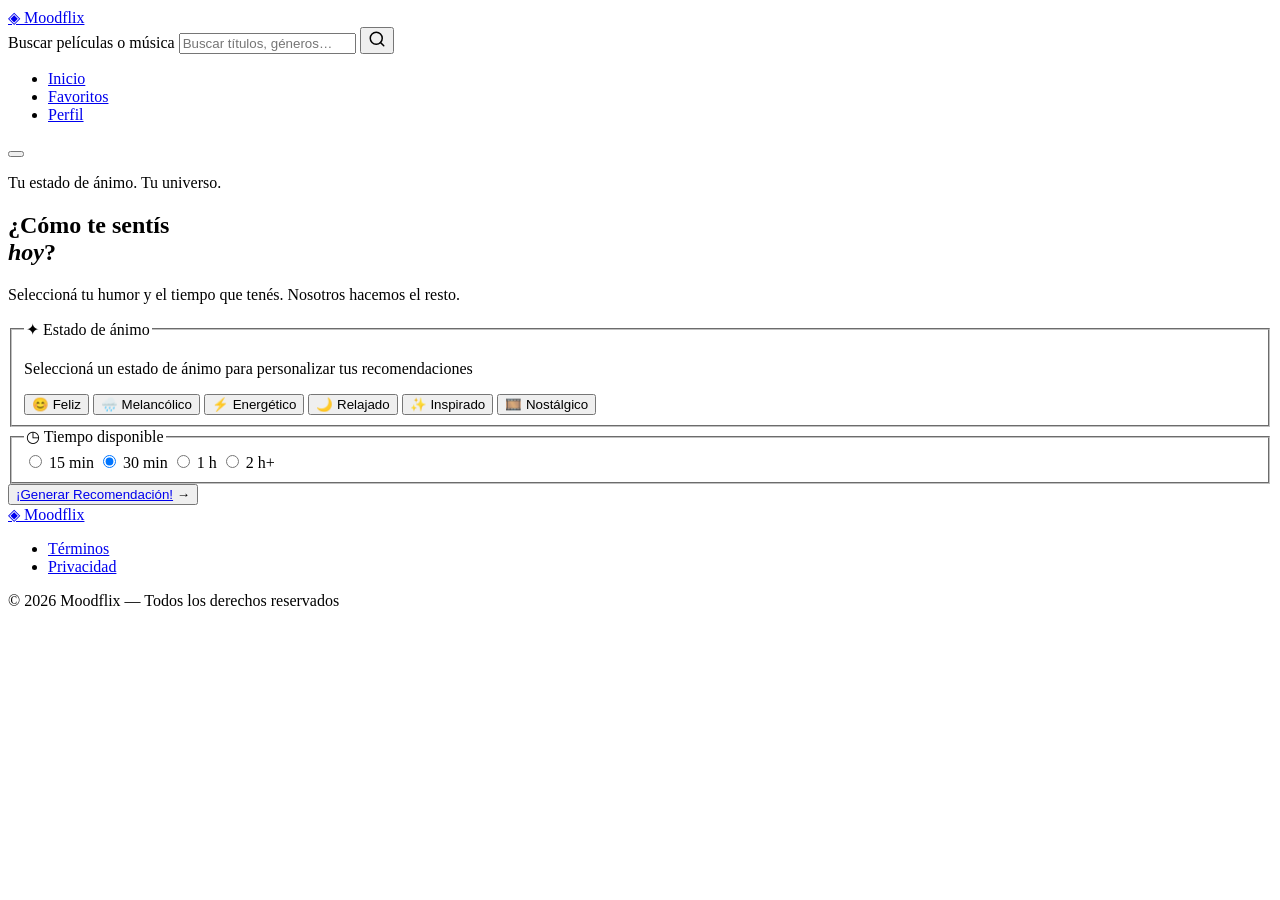
==== index.html @ c919de13 "feat: add index HTML structure" ====
<!DOCTYPE html>
<html lang="en">

<head>
    <meta charset="UTF-8">
    <meta name="viewport" content="width=device-width, initial-scale=1.0">
    <meta name="description"
        content="Moodflix — Descubrí películas y música según tu estado de ánimo y tiempo disponible." />
    <title>Moodflix</title>
    <link rel="stylesheet" href="assets/css/styles.css" />
</head>

<body>
    <!-- nabvar -->
    <header class="navbar" role="banner">
        <div class="navbar__inner">

            <!-- Logo -->
            <a href="/" class="navbar__logo" aria-label="Moodflix — Ir al inicio">
                <span class="logo__icon" aria-hidden="true">◈</span>
                <span class="logo__text">Moodflix</span>
            </a>

            <!-- Buscador -->
            <div class="navbar__search" role="search">
                <label for="search-input" class="sr-only">Buscar películas o música</label>
                <input id="search-input" type="search" class="search__input" placeholder="Buscar títulos, géneros…"
                    aria-label="Buscar películas o música" autocomplete="off" />
                <button class="search__btn" aria-label="Ejecutar búsqueda">
                    <svg aria-hidden="true" width="18" height="18" viewBox="0 0 24 24" fill="none" stroke="currentColor"
                        stroke-width="2" stroke-linecap="round" stroke-linejoin="round">
                        <circle cx="11" cy="11" r="8" />
                        <line x1="21" y1="21" x2="16.65" y2="16.65" />
                    </svg>
                </button>
            </div>

            <!-- Navegación desktop -->
            <nav class="navbar__nav" aria-label="Navegación principal">
                <ul class="nav__list" role="list">
                    <li><a href="/" class="nav__link nav__link--active" aria-current="page">Inicio</a></li>
                    <li><a href="/favorites" class="nav__link">Favoritos</a></li>
                    <li><a href="/perfil" class="nav__link">Perfil</a></li>
                </ul>
            </nav>

            <!-- Botón hamburguesa (mobile) -->
            <button class="navbar__hamburger" id="menu-toggle" aria-controls="mobile-menu" aria-expanded="false"
                aria-label="Abrir menú de navegación">
                <span class="hamburger__bar"></span>
                <span class="hamburger__bar"></span>
                <span class="hamburger__bar"></span>
            </button>

        </div><!-- /.navbar__inner -->

        <!-- Menú mobile desplegable -->
        <nav class="mobile-menu" id="mobile-menu" aria-label="Menú móvil" hidden>
            <ul class="mobile-menu__list" role="list">
                <li><a href="/" class="mobile-menu__link" aria-current="page">Inicio</a></li>
                <li><a href="/favorites" class="mobile-menu__link">Favotitos</a></li>
                <li><a href="/perfil" class="mobile-menu__link">Perfil</a></li>
            </ul>
        </nav>

    </header>

    <!-- main -->
    <main id="main-content">

        <!-- ---- HERO / FILTROS ---- -->
        <section class="hero" aria-labelledby="hero-heading">

            <!-- Fondo decorativo -->
            <div class="hero__bg" aria-hidden="true">
                <div class="hero__orb hero__orb--1"></div>
                <div class="hero__orb hero__orb--2"></div>
                <div class="hero__orb hero__orb--3"></div>
                <div class="hero__grid-lines"></div>
            </div>

            <div class="hero__content">
                <p class="hero__eyebrow">Tu estado de ánimo. Tu universo.</p>
                <h1 id="hero-heading" class="hero__title">
                    ¿Cómo te sentís<br />
                    <em>hoy</em>?
                </h1>
                <p class="hero__subtitle">Seleccioná tu humor y el tiempo que tenés. Nosotros hacemos el resto.</p>

                <!-- Formulario de filtros -->
                <form class="filters" aria-label="Filtros de recomendación" novalidate>

                    <!-- Estado de Ánimo -->
                    <fieldset class="filter-group" aria-describedby="mood-desc">
                        <legend class="filter-group__legend">
                            <span aria-hidden="true">✦</span> Estado de ánimo
                        </legend>
                        <p id="mood-desc" class="sr-only">Seleccioná un estado de ánimo para personalizar tus
                            recomendaciones</p>
                        <div class="mood-grid" role="group" aria-label="Opciones de estado de ánimo">
                            <button type="button" class="mood-btn mood-btn--active" aria-pressed="true"
                                data-mood="feliz">
                                <span class="mood-btn__emoji" aria-hidden="true">😊</span>
                                <span class="mood-btn__label">Feliz</span>
                            </button>
                            <button type="button" class="mood-btn" aria-pressed="false" data-mood="melancolico">
                                <span class="mood-btn__emoji" aria-hidden="true">🌧️</span>
                                <span class="mood-btn__label">Melancólico</span>
                            </button>
                            <button type="button" class="mood-btn" aria-pressed="false" data-mood="energetico">
                                <span class="mood-btn__emoji" aria-hidden="true">⚡</span>
                                <span class="mood-btn__label">Energético</span>
                            </button>
                            <button type="button" class="mood-btn" aria-pressed="false" data-mood="relajado">
                                <span class="mood-btn__emoji" aria-hidden="true">🌙</span>
                                <span class="mood-btn__label">Relajado</span>
                            </button>
                            <button type="button" class="mood-btn" aria-pressed="false" data-mood="inspirado">
                                <span class="mood-btn__emoji" aria-hidden="true">✨</span>
                                <span class="mood-btn__label">Inspirado</span>
                            </button>
                            <button type="button" class="mood-btn" aria-pressed="false" data-mood="nostalgico">
                                <span class="mood-btn__emoji" aria-hidden="true">🎞️</span>
                                <span class="mood-btn__label">Nostálgico</span>
                            </button>
                        </div>
                    </fieldset>

                    <!-- Tiempo disponible -->
                    <fieldset class="filter-group">
                        <legend class="filter-group__legend">
                            <span aria-hidden="true">◷</span> Tiempo disponible
                        </legend>
                        <div class="time-options" role="group" aria-label="Opciones de tiempo disponible">
                            <label class="time-label">
                                <input class="time-radio" type="radio" name="time" value="15" aria-label="15 minutos" />
                                <span class="time-label__pill">15 min</span>
                            </label>
                            <label class="time-label">
                                <input class="time-radio" type="radio" name="time" value="30" aria-label="30 minutos"
                                    checked />
                                <span class="time-label__pill">30 min</span>
                            </label>
                            <label class="time-label">
                                <input class="time-radio" type="radio" name="time" value="60" aria-label="1 hora" />
                                <span class="time-label__pill">1 h</span>
                            </label>
                            <label class="time-label">
                                <input class="time-radio" type="radio" name="time" value="120"
                                    aria-label="2 horas o más" />
                                <span class="time-label__pill">2 h+</span>
                            </label>
                        </div>
                    </fieldset>

                    <!-- CTA -->
                    <button type="submit" class="cta-btn" aria-label="Generar recomendaciones personalizadas">
                        <a href="/recommendations" class="cta-btn__text">¡Generar Recomendación!</a>
                        <span class="cta-btn__icon" aria-hidden="true">→</span>
                    </button>

                </form>
            </div><!-- /.hero__content -->
        </section>

    </main>

    <!-- footer -->
    <footer class="footer" role="contentinfo">
        <div class="footer__inner">

            <!-- Logo footer -->
            <a href="/" class="footer__logo" aria-label="Moodflix — volver al inicio">
                <span class="logo__icon" aria-hidden="true">◈</span>
                <span class="logo__text">Moodflix</span>
            </a>

            <!-- Links legales -->
            <nav class="footer__nav" aria-label="Navegación legal">
                <ul class="footer__list" role="list">
                    <li><a href="/terminos" class="footer__link">Términos</a></li>
                    <li><a href="/privacidad" class="footer__link">Privacidad</a></li>
                </ul>
            </nav>

            <!-- Copyright -->
            <p class="footer__copy">© 2026 Moodflix — Todos los derechos reservados</p>

        </div>
    </footer>

    <!-- Scripts -->
    <script src="assets/js/main.js" type="module" defer></script>
</body>

</html>
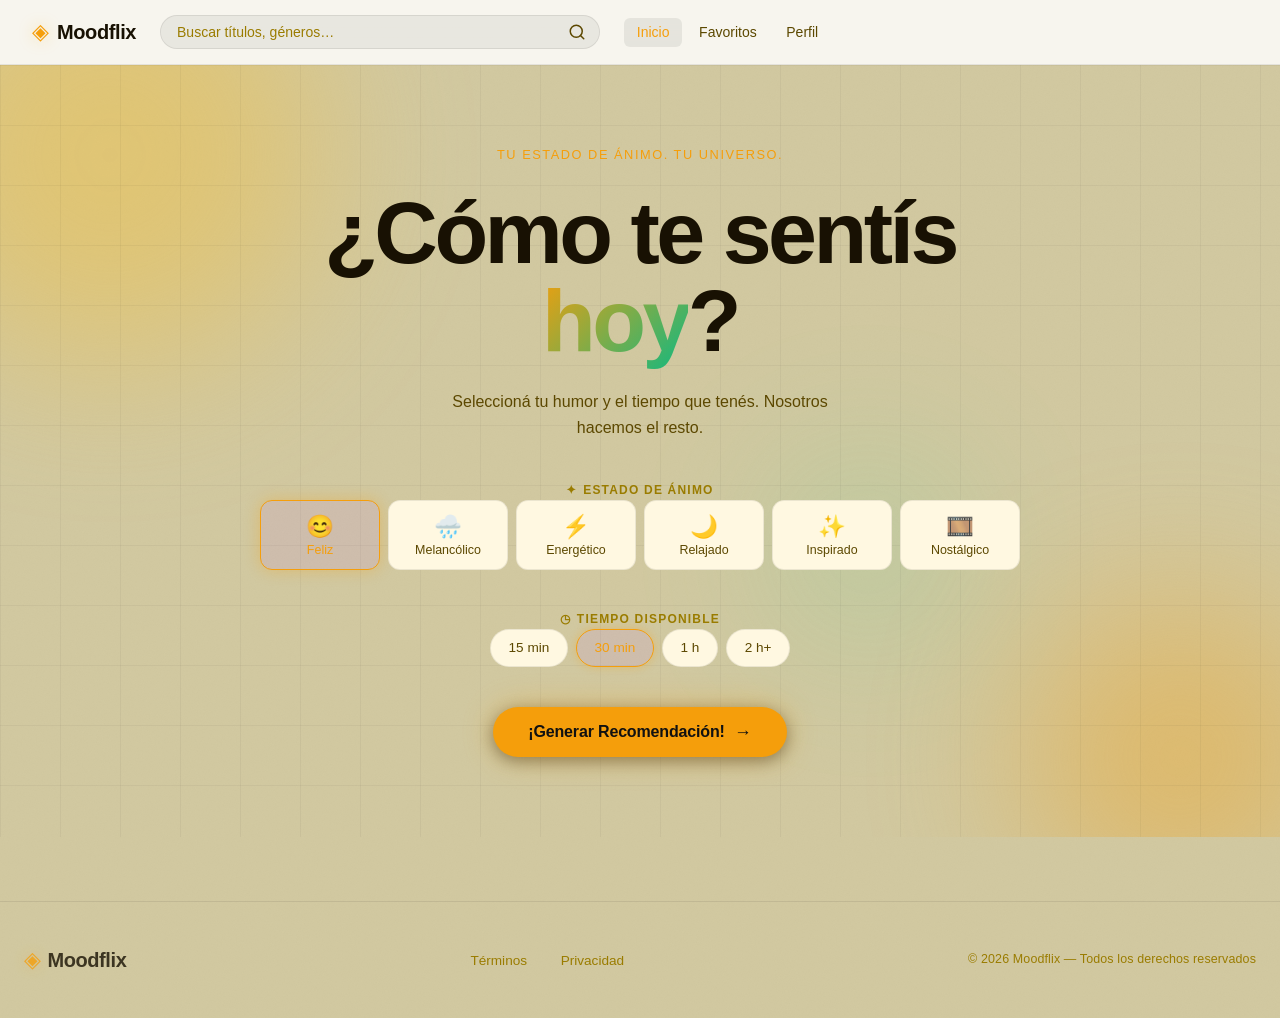
==== commit 6cdb784f: "feat: implement dynamic home color changes" ====
--- a/index.html
+++ b/index.html
@@ -8,6 +8,7 @@
         content="Moodflix — Descubrí películas y música según tu estado de ánimo y tiempo disponible." />
     <title>Moodflix</title>
     <link rel="stylesheet" href="assets/css/styles.css" />
+    <link rel="stylesheet" href="assets/css/base.css" />
 </head>
 
 <body>
@@ -40,7 +41,7 @@
                 <ul class="nav__list" role="list">
                     <li><a href="/" class="nav__link nav__link--active" aria-current="page">Inicio</a></li>
                     <li><a href="/favorites" class="nav__link">Favoritos</a></li>
-                    <li><a href="/perfil" class="nav__link">Perfil</a></li>
+                    <li><a href="/pages/user.html" class="nav__link">Perfil</a></li>
                 </ul>
             </nav>
 
@@ -58,8 +59,8 @@
         <nav class="mobile-menu" id="mobile-menu" aria-label="Menú móvil" hidden>
             <ul class="mobile-menu__list" role="list">
                 <li><a href="/" class="mobile-menu__link" aria-current="page">Inicio</a></li>
-                <li><a href="/favorites" class="mobile-menu__link">Favotitos</a></li>
-                <li><a href="/perfil" class="mobile-menu__link">Perfil</a></li>
+                <li><a href="/favorites" class="mobile-menu__link">Favoritos</a></li>
+                <li><a href="/pages/user.html" class="mobile-menu__link">Perfil</a></li>
             </ul>
         </nav>
 
--- a/assets/css/styles.css
+++ b/assets/css/styles.css
@@ -0,0 +1,607 @@
+@media (min-width: 0) {
+  /* ----------------------------------------------------------------
+   1. NAVBAR
+  -------------------------------------------------------------- */
+  .navbar {
+    position: sticky;
+    top: 0;
+    z-index: 100;
+    background: rgba(9, 9, 15, 0.85);
+    backdrop-filter: blur(20px);
+    -webkit-backdrop-filter: blur(20px);
+    border-bottom: 1px solid var(--color-border);
+  }
+
+  .navbar__inner {
+    display: flex;
+    align-items: center;
+    gap: var(--space-md);
+    padding: 0.75rem var(--space-lg);
+    max-width: 1280px;
+    margin: 0 auto;
+  }
+
+  /* Logo */
+  .navbar__logo {
+    display: flex;
+    align-items: center;
+    gap: 0.5rem;
+    flex-shrink: 0;
+    transition: opacity var(--transition-fast);
+  }
+
+  .navbar__logo:hover {
+    opacity: 0.85;
+  }
+
+  .logo__icon {
+    font-size: 1.4rem;
+    color: var(--color-accent);
+    filter: drop-shadow(0 0 8px var(--color-accent-glow));
+  }
+
+  .logo__text {
+    font-family: var(--font-display);
+    font-size: 1.25rem;
+    font-weight: 800;
+    color: var(--color-text-primary);
+    letter-spacing: -0.02em;
+  }
+
+  /* Buscador */
+  .navbar__search {
+    position: relative;
+    flex: 1;
+    max-width: 360px;
+    margin: 0 auto;
+  }
+
+  .search__input {
+    width: 100%;
+    background: var(--color-surface-2);
+    border: 1px solid var(--color-border);
+    border-radius: var(--radius-full);
+    color: var(--color-text-primary);
+    font-family: var(--font-body);
+    font-size: 0.875rem;
+    padding: 0.5rem 2.75rem 0.5rem 1rem;
+    transition: border-color var(--transition-base), box-shadow var(--transition-base);
+    appearance: none;
+  }
+
+  .search__input::placeholder {
+    color: var(--color-text-muted);
+  }
+
+  .search__input:focus-visible {
+    border-color: var(--color-accent);
+    box-shadow: 0 0 0 3px var(--color-accent-glow);
+    outline: none;
+  }
+
+  .search__input::-webkit-search-cancel-button {
+    display: none;
+  }
+
+  .search__btn {
+    position: absolute;
+    right: 0.65rem;
+    top: 50%;
+    transform: translateY(-50%);
+    color: var(--color-text-secondary);
+    display: flex;
+    align-items: center;
+    padding: 0.25rem;
+    border-radius: var(--radius-sm);
+    transition: color var(--transition-fast);
+  }
+
+  .search__btn:hover {
+    color: var(--color-accent);
+  }
+
+  /* Nav desktop */
+  .navbar__nav {
+    display: none;
+  }
+
+  .nav__list {
+    display: flex;
+    align-items: center;
+    gap: var(--space-xs);
+  }
+
+  .nav__link {
+    font-size: 0.875rem;
+    font-weight: 500;
+    color: var(--color-text-secondary);
+    padding: 0.4rem 0.8rem;
+    border-radius: var(--radius-sm);
+    transition: color var(--transition-fast), background var(--transition-fast);
+  }
+
+  .nav__link:hover {
+    color: var(--color-text-primary);
+    background: var(--color-surface-2);
+  }
+
+  .nav__link--active {
+    color: var(--color-accent);
+    background: rgba(182, 109, 255, 0.1);
+  }
+
+  /* Hamburguesa */
+  .navbar__hamburger {
+    display: flex;
+    flex-direction: column;
+    gap: 5px;
+    padding: 0.5rem;
+    border-radius: var(--radius-sm);
+    flex-shrink: 0;
+    margin-left: auto;
+  }
+
+  .hamburger__bar {
+    display: block;
+    width: 22px;
+    height: 2px;
+    background: var(--color-text-primary);
+    border-radius: 2px;
+    transition: transform var(--transition-base), opacity var(--transition-base);
+    transform-origin: center;
+  }
+
+  .navbar__hamburger.is-open .hamburger__bar:nth-child(1) {
+    transform: translateY(7px) rotate(45deg);
+  }
+
+  .navbar__hamburger.is-open .hamburger__bar:nth-child(2) {
+    opacity: 0;
+    transform: scaleX(0);
+  }
+
+  .navbar__hamburger.is-open .hamburger__bar:nth-child(3) {
+    transform: translateY(-7px) rotate(-45deg);
+  }
+
+  /* Menú mobile */
+  .mobile-menu {
+    border-top: 1px solid var(--color-border);
+    padding: var(--space-sm) 0;
+    animation: slideDown 200ms ease forwards;
+  }
+
+  @keyframes slideDown {
+    from {
+      opacity: 0;
+      transform: translateY(-8px);
+    }
+
+    to {
+      opacity: 1;
+      transform: translateY(0);
+    }
+  }
+
+  .mobile-menu__link {
+    display: block;
+    padding: 0.75rem var(--space-lg);
+    font-size: 0.9rem;
+    font-weight: 500;
+    color: var(--color-text-secondary);
+    border-radius: var(--radius-sm);
+    transition: color var(--transition-fast), background var(--transition-fast);
+  }
+
+  .mobile-menu__link:hover,
+  .mobile-menu__link[aria-current="page"] {
+    color: var(--color-accent);
+    background: rgba(182, 109, 255, 0.06);
+  }
+
+  /* ----------------------------------------------------------------
+   2. HERO
+---------------------------------------------------------------- */
+  .hero {
+    position: relative;
+    overflow: hidden;
+    padding: var(--space-2xl) var(--space-lg);
+    text-align: center;
+  }
+
+  .hero__bg {
+    position: absolute;
+    inset: 0;
+    pointer-events: none;
+    z-index: 0;
+  }
+
+  .hero__orb {
+    position: absolute;
+    border-radius: 50%;
+    filter: blur(80px);
+    opacity: 0.35;
+  }
+
+  .hero__orb--1 {
+    width: 420px;
+    height: 420px;
+    background: var(--color-accent);
+    top: -120px;
+    left: -100px;
+    animation: orbPulse 8s ease-in-out infinite alternate;
+  }
+
+  .hero__orb--2 {
+    width: 320px;
+    height: 320px;
+    background: #4f2bff;
+    bottom: -80px;
+    right: -60px;
+    animation: orbPulse 10s ease-in-out infinite alternate-reverse;
+  }
+
+  .hero__orb--3 {
+    width: 200px;
+    height: 200px;
+    background: var(--color-neon);
+    top: 50%;
+    left: 60%;
+    opacity: 0.15;
+    animation: orbPulse 12s ease-in-out infinite alternate;
+  }
+
+  @keyframes orbPulse {
+    from {
+      transform: scale(1) translate(0, 0);
+    }
+
+    to {
+      transform: scale(1.15) translate(20px, 15px);
+    }
+  }
+
+  .hero__grid-lines {
+    position: absolute;
+    inset: 0;
+    background-image:
+      linear-gradient(rgba(255, 255, 255, 0.025) 1px, transparent 1px),
+      linear-gradient(90deg, rgba(255, 255, 255, 0.025) 1px, transparent 1px);
+    background-size: 60px 60px;
+  }
+
+  .hero__content {
+    position: relative;
+    z-index: 1;
+    max-width: 760px;
+    margin: 0 auto;
+    display: flex;
+    flex-direction: column;
+    align-items: center;
+    gap: var(--space-lg);
+  }
+
+  .hero__eyebrow {
+    font-size: 0.8rem;
+    font-weight: 500;
+    letter-spacing: 0.12em;
+    text-transform: uppercase;
+    color: var(--color-accent);
+  }
+
+  .hero__title {
+    font-family: var(--font-display);
+    font-size: clamp(2.8rem, 8vw, 5.5rem);
+    font-weight: 800;
+    line-height: 1;
+    letter-spacing: -0.04em;
+    color: var(--color-text-primary);
+  }
+
+  .hero__title em {
+    font-style: normal;
+    background: linear-gradient(135deg, var(--color-accent) 0%, var(--color-neon) 100%);
+    -webkit-background-clip: text;
+    -webkit-text-fill-color: transparent;
+    background-clip: text;
+  }
+
+  .hero__subtitle {
+    font-size: 1rem;
+    color: var(--color-text-secondary);
+    max-width: 420px;
+  }
+
+  /* ----------------------------------------------------------------
+   3. FILTROS
+---------------------------------------------------------------- */
+  .filters {
+    width: 100%;
+    display: flex;
+    flex-direction: column;
+    gap: var(--space-xl);
+    align-items: center;
+    margin-top: var(--space-md);
+  }
+
+  .filter-group {
+    border: none;
+    padding: 0;
+    width: 100%;
+    display: flex;
+    flex-direction: column;
+    gap: var(--space-md);
+    align-items: center;
+  }
+
+  .filter-group__legend {
+    font-family: var(--font-display);
+    font-size: 0.75rem;
+    font-weight: 700;
+    letter-spacing: 0.1em;
+    text-transform: uppercase;
+    color: var(--color-text-muted);
+    display: flex;
+    align-items: center;
+    gap: 0.35rem;
+  }
+
+  /* Mood buttons */
+  .mood-grid {
+    display: grid;
+    grid-template-columns: repeat(3, 1fr);
+    gap: var(--space-sm);
+    width: 100%;
+    max-width: 480px;
+  }
+
+  .mood-btn {
+    display: flex;
+    flex-direction: column;
+    align-items: center;
+    gap: 0.3rem;
+    padding: 0.75rem 0.5rem;
+    background: var(--color-surface);
+    border: 1px solid var(--color-border);
+    border-radius: var(--radius-md);
+    color: var(--color-text-secondary);
+    font-size: 0.78rem;
+    font-weight: 500;
+    transition:
+      background var(--transition-base),
+      border-color var(--transition-base),
+      color var(--transition-base),
+      transform var(--transition-fast),
+      box-shadow var(--transition-base);
+  }
+
+  .mood-btn:hover {
+    background: var(--color-surface-2);
+    color: var(--color-text-primary);
+    transform: translateY(-2px);
+  }
+
+  .mood-btn--active,
+  .mood-btn[aria-pressed="true"] {
+    background: rgba(182, 109, 255, 0.12);
+    border-color: var(--color-accent);
+    color: var(--color-accent);
+    box-shadow: 0 0 16px var(--color-accent-glow);
+  }
+
+  .mood-btn__emoji {
+    font-size: 1.4rem;
+  }
+
+  .mood-btn__label {
+    line-height: 1;
+  }
+
+  /* Time pills */
+  .time-options {
+    display: flex;
+    flex-wrap: wrap;
+    gap: var(--space-sm);
+    justify-content: center;
+  }
+
+  .time-label {
+    cursor: pointer;
+  }
+
+  .time-radio {
+    position: absolute;
+    opacity: 0;
+    width: 0;
+    height: 0;
+  }
+
+  .time-label__pill {
+    display: inline-block;
+    padding: 0.45rem 1.1rem;
+    background: var(--color-surface);
+    border: 1px solid var(--color-border);
+    border-radius: var(--radius-full);
+    font-size: 0.85rem;
+    font-weight: 500;
+    color: var(--color-text-secondary);
+    transition:
+      background var(--transition-base),
+      border-color var(--transition-base),
+      color var(--transition-base),
+      box-shadow var(--transition-base);
+  }
+
+  .time-radio:checked+.time-label__pill {
+    background: rgba(182, 109, 255, 0.12);
+    border-color: var(--color-accent);
+    color: var(--color-accent);
+    box-shadow: 0 0 10px var(--color-accent-glow);
+  }
+
+  .time-label:hover .time-label__pill {
+    background: var(--color-surface-2);
+    color: var(--color-text-primary);
+  }
+
+  .time-radio:focus-visible+.time-label__pill {
+    outline: 2px solid var(--color-accent);
+    outline-offset: 3px;
+  }
+
+  /* CTA */
+  .cta-btn {
+    display: inline-flex;
+    align-items: center;
+    gap: 0.6rem;
+    padding: 0.9rem 2.2rem;
+    background: var(--color-accent);
+    color: #fff;
+    font-family: var(--font-display);
+    font-size: 1rem;
+    font-weight: 700;
+    letter-spacing: -0.01em;
+    border-radius: var(--radius-full);
+    box-shadow: 0 0 32px var(--color-accent-glow), 0 4px 16px rgba(0, 0, 0, 0.4);
+    transition:
+      transform var(--transition-fast),
+      box-shadow var(--transition-base),
+      background var(--transition-base);
+    position: relative;
+    overflow: hidden;
+  }
+
+  .cta-btn::before {
+    content: '';
+    position: absolute;
+    top: 0;
+    left: -100%;
+    width: 60%;
+    height: 100%;
+    background: linear-gradient(90deg, transparent, rgba(255, 255, 255, 0.2), transparent);
+    transition: left 500ms ease;
+  }
+
+  .cta-btn:hover::before {
+    left: 150%;
+  }
+
+  .cta-btn:hover {
+    transform: translateY(-2px) scale(1.02);
+    box-shadow: 0 0 48px var(--color-accent-glow), 0 8px 24px rgba(0, 0, 0, 0.5);
+  }
+
+  .cta-btn:active {
+    transform: translateY(0) scale(0.98);
+  }
+
+  .cta-btn__icon {
+    font-size: 1.1rem;
+    transition: transform var(--transition-base);
+  }
+
+  .cta-btn:hover .cta-btn__icon {
+    transform: translateX(4px);
+  }
+
+  /* ----------------------------------------------------------------
+   4. FOOTER
+---------------------------------------------------------------- */
+  .footer {
+    border-top: 1px solid var(--color-border);
+    padding: var(--space-xl) var(--space-lg);
+    margin-top: var(--space-2xl);
+  }
+
+  .footer__inner {
+    max-width: 1280px;
+    margin: 0 auto;
+    display: flex;
+    flex-direction: column;
+    align-items: center;
+    gap: var(--space-lg);
+    text-align: center;
+  }
+
+  .footer__logo {
+    display: flex;
+    align-items: center;
+    gap: 0.4rem;
+    opacity: 0.8;
+    transition: opacity var(--transition-fast);
+  }
+
+  .footer__logo:hover {
+    opacity: 1;
+  }
+
+  .footer__list {
+    display: flex;
+    gap: var(--space-lg);
+    justify-content: center;
+  }
+
+  .footer__link {
+    font-size: 0.85rem;
+    color: var(--color-text-muted);
+    transition: color var(--transition-fast);
+    border-radius: var(--radius-sm);
+    padding: 0.2rem 0.3rem;
+  }
+
+  .footer__link:hover {
+    color: var(--color-accent);
+  }
+
+  .footer__copy {
+    font-size: 0.78rem;
+    color: var(--color-text-muted);
+    letter-spacing: 0.01em;
+  }
+}
+
+@media (min-width: 768px) {
+  .navbar__nav {
+    display: block;
+  }
+
+  .navbar__hamburger {
+    display: none;
+  }
+
+  .mobile-menu {
+    display: none !important;
+  }
+
+  .hero {
+    padding: var(--space-2xl) var(--space-xl);
+  }
+
+  .mood-grid {
+    grid-template-columns: repeat(6, 1fr);
+    max-width: 100%;
+  }
+
+  .footer__inner {
+    flex-direction: row;
+    justify-content: space-between;
+    text-align: left;
+    flex-wrap: wrap;
+  }
+}
+
+@media (min-width: 1024px) {
+  .navbar__inner {
+    padding: 0.875rem 2rem;
+    gap: var(--space-lg);
+  }
+
+  .navbar__search {
+    max-width: 440px;
+    margin: 0;
+  }
+
+  .hero {
+    padding: 5rem 2rem;
+  }
+}
--- a/assets/css/base.css
+++ b/assets/css/base.css
@@ -0,0 +1,156 @@
+
+/* ----------------------------------------------------------------
+   1. DESIGN TOKENS
+---------------------------------------------------------------- */
+:root {
+  /* Colores */
+  --color-bg:          #09090f;
+  --color-surface:     #111120;
+  --color-surface-2:   #1a1a30;
+  --color-border:      rgba(255, 255, 255, 0.07);
+  --color-accent:      #b66dff;
+  --color-accent-glow: #b66dff66;
+  --color-neon:        #00f5c4;
+  --color-neon-dark:   #00f5c420;
+  --color-amber:       #f3ac49;
+
+  /* Texto */
+  --color-text-primary:   #555077;
+  --color-text-secondary: #9490b5;
+  --color-text-muted:     #5c5880;
+
+  /* Tipografía */
+  --font-display: 'Syne', sans-serif;
+  --font-body:    'DM Sans', sans-serif;
+
+  /* Espaciado */
+  --space-xs:  0.25rem;
+  --space-sm:  0.5rem;
+  --space-md:  1rem;
+  --space-lg:  1.5rem;
+  --space-xl:  2.5rem;
+  --space-2xl: 4rem;
+
+  /* Radios */
+  --radius-sm:   0.375rem;
+  --radius-md:   0.75rem;
+  --radius-lg:   1.25rem;
+  --radius-full: 9999px;
+
+  /* Transiciones */
+  --transition-fast: 150ms ease;
+  --transition-base: 250ms cubic-bezier(0.4, 0, 0.2, 1);
+  --transition-slow: 450ms cubic-bezier(0.4, 0, 0.2, 1);
+
+  /* Sombras */
+  --shadow-card: 0 4px 24px rgba(0,0,0,0.6);
+  --shadow-glow: 0 0 32px var(--color-accent-glow);
+}
+
+/* ----------------------------------------------------------------
+   2. RESET
+---------------------------------------------------------------- */
+*, *::before, *::after { box-sizing: border-box; margin: 0; padding: 0; }
+html { scroll-behavior: smooth; }
+img { display: block; max-width: 100%; height: auto; }
+ul, ol { list-style: none; }
+a { color: inherit; text-decoration: none; }
+button { font-family: inherit; cursor: pointer; border: none; background: none; }
+
+/* ----------------------------------------------------------------
+   3. BODY & GRAIN
+---------------------------------------------------------------- */
+body {
+  font-family: var(--font-body);
+  font-size: 1rem;
+  line-height: 1.6;
+  color: var(--color-text-primary);
+  background-color: var(--color-bg);
+  -webkit-font-smoothing: antialiased;
+  min-height: 100dvh;
+  background-image: url("data:image/svg+xml,%3Csvg xmlns='http://www.w3.org/2000/svg' width='200' height='200'%3E%3Cfilter id='noise'%3E%3CfeTurbulence type='fractalNoise' baseFrequency='0.85' numOctaves='4' stitchTiles='stitch'/%3E%3CfeColorMatrix type='saturate' values='0'/%3E%3C/filter%3E%3Crect width='100%25' height='100%25' filter='url(%23noise)' opacity='0.035'/%3E%3C/svg%3E");
+}
+
+/* ----------------------------------------------------------------
+   4. ACCESIBILIDAD
+---------------------------------------------------------------- */
+.sr-only {
+  position: absolute;
+  width: 1px; height: 1px;
+  padding: 0; margin: -1px;
+  overflow: hidden;
+  clip: rect(0,0,0,0);
+  white-space: nowrap;
+  border: 0;
+}
+
+.skip-link {
+  position: absolute;
+  top: -100%;
+  left: var(--space-md);
+  background: var(--color-accent);
+  color: #000;
+  padding: var(--space-sm) var(--space-md);
+  border-radius: var(--radius-sm);
+  font-weight: 700;
+  z-index: 999;
+  transition: top var(--transition-fast);
+}
+.skip-link:focus { top: var(--space-sm); }
+
+:focus-visible {
+  outline: 2px solid var(--color-accent);
+  outline-offset: 3px;
+  border-radius: var(--radius-sm);
+}
+
+/* ----------------------------------------------------------------
+   5. TRANSICIONES DE TEMA GLOBAL
+---------------------------------------------------------------- */
+body,
+.navbar,
+.hero,
+.cta-btn,
+.mood-btn,
+.time-label__pill,
+.footer,
+.search__input,
+.hero__orb {
+  transition:
+    background-color 0.5s ease,
+    border-color     0.5s ease,
+    color            0.5s ease,
+    box-shadow       0.5s ease;
+}
+
+/* ----------------------------------------------------------------
+   6. REDUCED MOTION
+---------------------------------------------------------------- */
+@media (prefers-reduced-motion: reduce) {
+  *, *::before, *::after {
+    animation-duration: 0.01ms !important;
+    animation-iteration-count: 1 !important;
+    transition-duration: 0.01ms !important;
+  }
+}
+
+/* ----------------------------------------------------------------
+   7. TEMA CLARO
+---------------------------------------------------------------- */
+body.theme--light .navbar {
+  background: rgba(255, 255, 255, 0.82);
+  border-bottom-color: var(--color-border);
+}
+body.theme--light .search__input {
+  background: rgba(0, 0, 0, 0.06);
+  color: var(--color-text-primary);
+}
+body.theme--light .search__input::placeholder { color: var(--color-text-muted); }
+body.theme--light .nav__link--active { background: rgba(0, 0, 0, 0.07); }
+body.theme--light .card { box-shadow: 0 2px 16px rgba(0, 0, 0, 0.12); }
+body.theme--light .hero__grid-lines {
+  background-image:
+    linear-gradient(rgba(0,0,0,0.04) 1px, transparent 1px),
+    linear-gradient(90deg, rgba(0,0,0,0.04) 1px, transparent 1px);
+  background-size: 60px 60px;
+}
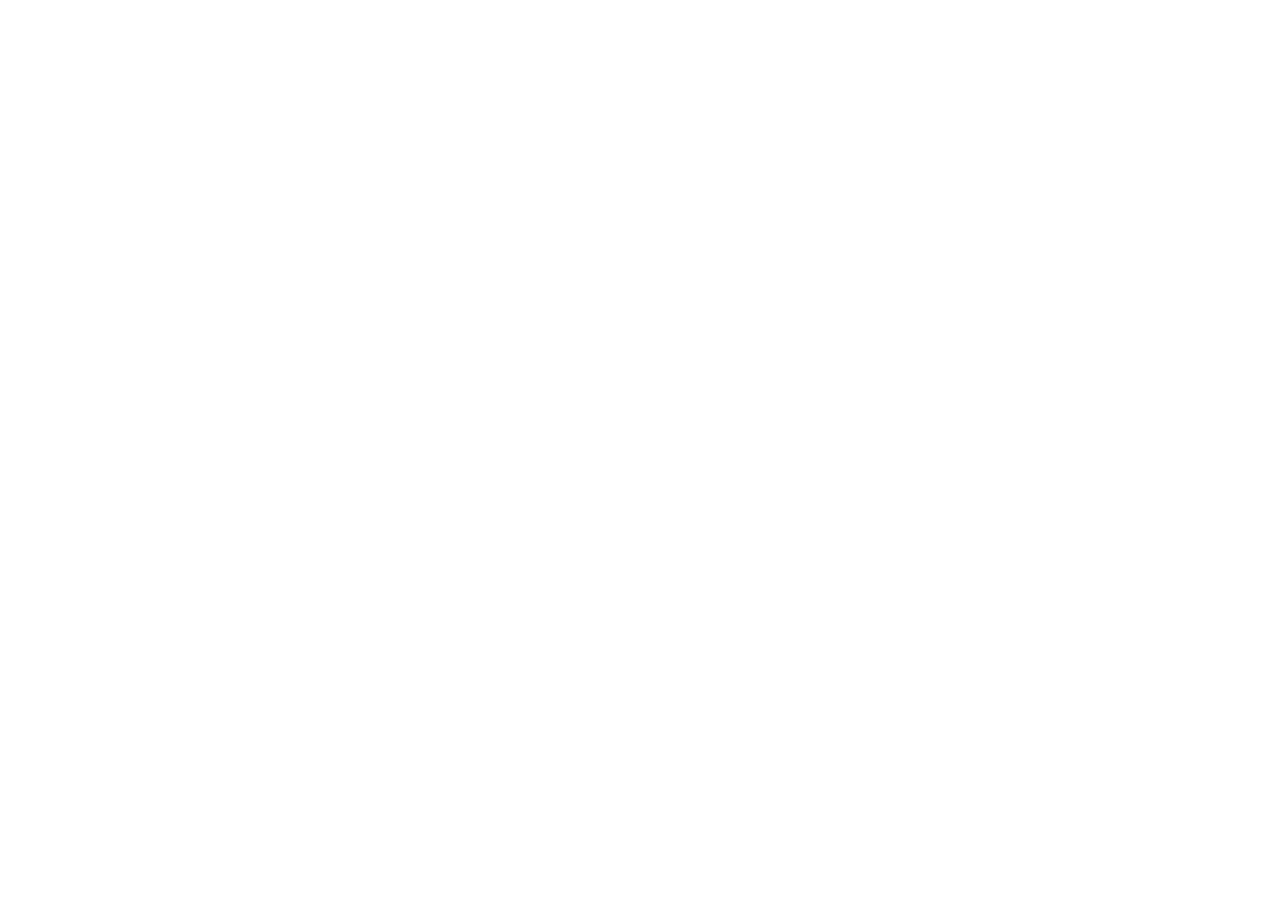
==== commit 8dc0e0f4: "Revert "Refactor/profile page"" ====
--- a/index.html
+++ b/index.html
@@ -8,190 +8,10 @@
         content="Moodflix — Descubrí películas y música según tu estado de ánimo y tiempo disponible." />
     <title>Moodflix</title>
     <link rel="stylesheet" href="assets/css/styles.css" />
-    <link rel="stylesheet" href="assets/css/base.css" />
 </head>
 
 <body>
-    <!-- nabvar -->
-    <header class="navbar" role="banner">
-        <div class="navbar__inner">
 
-            <!-- Logo -->
-            <a href="/" class="navbar__logo" aria-label="Moodflix — Ir al inicio">
-                <span class="logo__icon" aria-hidden="true">◈</span>
-                <span class="logo__text">Moodflix</span>
-            </a>
-
-            <!-- Buscador -->
-            <div class="navbar__search" role="search">
-                <label for="search-input" class="sr-only">Buscar películas o música</label>
-                <input id="search-input" type="search" class="search__input" placeholder="Buscar títulos, géneros…"
-                    aria-label="Buscar películas o música" autocomplete="off" />
-                <button class="search__btn" aria-label="Ejecutar búsqueda">
-                    <svg aria-hidden="true" width="18" height="18" viewBox="0 0 24 24" fill="none" stroke="currentColor"
-                        stroke-width="2" stroke-linecap="round" stroke-linejoin="round">
-                        <circle cx="11" cy="11" r="8" />
-                        <line x1="21" y1="21" x2="16.65" y2="16.65" />
-                    </svg>
-                </button>
-            </div>
-
-            <!-- Navegación desktop -->
-            <nav class="navbar__nav" aria-label="Navegación principal">
-                <ul class="nav__list" role="list">
-                    <li><a href="/" class="nav__link nav__link--active" aria-current="page">Inicio</a></li>
-                    <li><a href="/favorites" class="nav__link">Favoritos</a></li>
-                    <li><a href="/pages/user.html" class="nav__link">Perfil</a></li>
-                </ul>
-            </nav>
-
-            <!-- Botón hamburguesa (mobile) -->
-            <button class="navbar__hamburger" id="menu-toggle" aria-controls="mobile-menu" aria-expanded="false"
-                aria-label="Abrir menú de navegación">
-                <span class="hamburger__bar"></span>
-                <span class="hamburger__bar"></span>
-                <span class="hamburger__bar"></span>
-            </button>
-
-        </div><!-- /.navbar__inner -->
-
-        <!-- Menú mobile desplegable -->
-        <nav class="mobile-menu" id="mobile-menu" aria-label="Menú móvil" hidden>
-            <ul class="mobile-menu__list" role="list">
-                <li><a href="/" class="mobile-menu__link" aria-current="page">Inicio</a></li>
-                <li><a href="/favorites" class="mobile-menu__link">Favoritos</a></li>
-                <li><a href="/pages/user.html" class="mobile-menu__link">Perfil</a></li>
-            </ul>
-        </nav>
-
-    </header>
-
-    <!-- main -->
-    <main id="main-content">
-
-        <!-- ---- HERO / FILTROS ---- -->
-        <section class="hero" aria-labelledby="hero-heading">
-
-            <!-- Fondo decorativo -->
-            <div class="hero__bg" aria-hidden="true">
-                <div class="hero__orb hero__orb--1"></div>
-                <div class="hero__orb hero__orb--2"></div>
-                <div class="hero__orb hero__orb--3"></div>
-                <div class="hero__grid-lines"></div>
-            </div>
-
-            <div class="hero__content">
-                <p class="hero__eyebrow">Tu estado de ánimo. Tu universo.</p>
-                <h1 id="hero-heading" class="hero__title">
-                    ¿Cómo te sentís<br />
-                    <em>hoy</em>?
-                </h1>
-                <p class="hero__subtitle">Seleccioná tu humor y el tiempo que tenés. Nosotros hacemos el resto.</p>
-
-                <!-- Formulario de filtros -->
-                <form class="filters" aria-label="Filtros de recomendación" novalidate>
-
-                    <!-- Estado de Ánimo -->
-                    <fieldset class="filter-group" aria-describedby="mood-desc">
-                        <legend class="filter-group__legend">
-                            <span aria-hidden="true">✦</span> Estado de ánimo
-                        </legend>
-                        <p id="mood-desc" class="sr-only">Seleccioná un estado de ánimo para personalizar tus
-                            recomendaciones</p>
-                        <div class="mood-grid" role="group" aria-label="Opciones de estado de ánimo">
-                            <button type="button" class="mood-btn mood-btn--active" aria-pressed="true"
-                                data-mood="feliz">
-                                <span class="mood-btn__emoji" aria-hidden="true">😊</span>
-                                <span class="mood-btn__label">Feliz</span>
-                            </button>
-                            <button type="button" class="mood-btn" aria-pressed="false" data-mood="melancolico">
-                                <span class="mood-btn__emoji" aria-hidden="true">🌧️</span>
-                                <span class="mood-btn__label">Melancólico</span>
-                            </button>
-                            <button type="button" class="mood-btn" aria-pressed="false" data-mood="energetico">
-                                <span class="mood-btn__emoji" aria-hidden="true">⚡</span>
-                                <span class="mood-btn__label">Energético</span>
-                            </button>
-                            <button type="button" class="mood-btn" aria-pressed="false" data-mood="relajado">
-                                <span class="mood-btn__emoji" aria-hidden="true">🌙</span>
-                                <span class="mood-btn__label">Relajado</span>
-                            </button>
-                            <button type="button" class="mood-btn" aria-pressed="false" data-mood="inspirado">
-                                <span class="mood-btn__emoji" aria-hidden="true">✨</span>
-                                <span class="mood-btn__label">Inspirado</span>
-                            </button>
-                            <button type="button" class="mood-btn" aria-pressed="false" data-mood="nostalgico">
-                                <span class="mood-btn__emoji" aria-hidden="true">🎞️</span>
-                                <span class="mood-btn__label">Nostálgico</span>
-                            </button>
-                        </div>
-                    </fieldset>
-
-                    <!-- Tiempo disponible -->
-                    <fieldset class="filter-group">
-                        <legend class="filter-group__legend">
-                            <span aria-hidden="true">◷</span> Tiempo disponible
-                        </legend>
-                        <div class="time-options" role="group" aria-label="Opciones de tiempo disponible">
-                            <label class="time-label">
-                                <input class="time-radio" type="radio" name="time" value="15" aria-label="15 minutos" />
-                                <span class="time-label__pill">15 min</span>
-                            </label>
-                            <label class="time-label">
-                                <input class="time-radio" type="radio" name="time" value="30" aria-label="30 minutos"
-                                    checked />
-                                <span class="time-label__pill">30 min</span>
-                            </label>
-                            <label class="time-label">
-                                <input class="time-radio" type="radio" name="time" value="60" aria-label="1 hora" />
-                                <span class="time-label__pill">1 h</span>
-                            </label>
-                            <label class="time-label">
-                                <input class="time-radio" type="radio" name="time" value="120"
-                                    aria-label="2 horas o más" />
-                                <span class="time-label__pill">2 h+</span>
-                            </label>
-                        </div>
-                    </fieldset>
-
-                    <!-- CTA -->
-                    <button type="submit" class="cta-btn" aria-label="Generar recomendaciones personalizadas">
-                        <a href="/recommendations" class="cta-btn__text">¡Generar Recomendación!</a>
-                        <span class="cta-btn__icon" aria-hidden="true">→</span>
-                    </button>
-
-                </form>
-            </div><!-- /.hero__content -->
-        </section>
-
-    </main>
-
-    <!-- footer -->
-    <footer class="footer" role="contentinfo">
-        <div class="footer__inner">
-
-            <!-- Logo footer -->
-            <a href="/" class="footer__logo" aria-label="Moodflix — volver al inicio">
-                <span class="logo__icon" aria-hidden="true">◈</span>
-                <span class="logo__text">Moodflix</span>
-            </a>
-
-            <!-- Links legales -->
-            <nav class="footer__nav" aria-label="Navegación legal">
-                <ul class="footer__list" role="list">
-                    <li><a href="/terminos" class="footer__link">Términos</a></li>
-                    <li><a href="/privacidad" class="footer__link">Privacidad</a></li>
-                </ul>
-            </nav>
-
-            <!-- Copyright -->
-            <p class="footer__copy">© 2026 Moodflix — Todos los derechos reservados</p>
-
-        </div>
-    </footer>
-
-    <!-- Scripts -->
-    <script src="assets/js/main.js" type="module" defer></script>
 </body>
 
 </html>
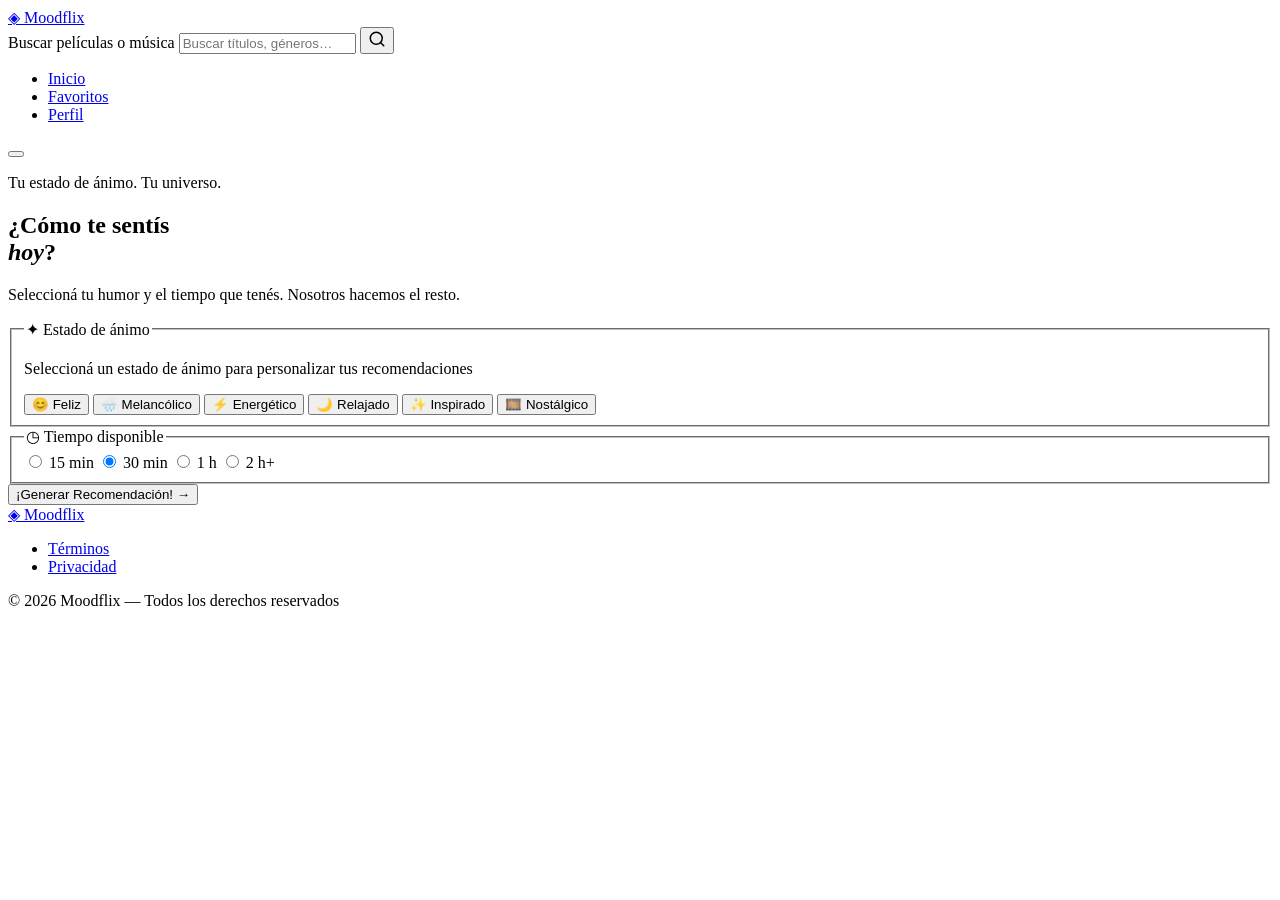
==== commit 4ea0ef5f: "feat:add section cards" ====
--- a/index.html
+++ b/index.html
@@ -8,10 +8,205 @@
         content="Moodflix — Descubrí películas y música según tu estado de ánimo y tiempo disponible." />
     <title>Moodflix</title>
     <link rel="stylesheet" href="assets/css/styles.css" />
+    <link rel="stylesheet" href="assets/css/base.css" />
+    <link rel="stylesheet" href="assets/css/card.css">
 </head>
 
 <body>
-
+    <!-- nabvar -->
+    <header class="navbar" role="banner">
+        <div class="navbar__inner">
+
+            <!-- Logo -->
+            <a href="/" class="navbar__logo" aria-label="Moodflix — Ir al inicio">
+                <span class="logo__icon" aria-hidden="true">◈</span>
+                <span class="logo__text">Moodflix</span>
+            </a>
+
+            <!-- Buscador -->
+            <div class="navbar__search" role="search">
+                <label for="search-input" class="sr-only">Buscar películas o música</label>
+                <input id="search-input" type="search" class="search__input" placeholder="Buscar títulos, géneros…"
+                    aria-label="Buscar películas o música" autocomplete="off" />
+                <button class="search__btn" aria-label="Ejecutar búsqueda">
+                    <svg aria-hidden="true" width="18" height="18" viewBox="0 0 24 24" fill="none" stroke="currentColor"
+                        stroke-width="2" stroke-linecap="round" stroke-linejoin="round">
+                        <circle cx="11" cy="11" r="8" />
+                        <line x1="21" y1="21" x2="16.65" y2="16.65" />
+                    </svg>
+                </button>
+            </div>
+
+            <!-- Navegación desktop -->
+            <nav class="navbar__nav" aria-label="Navegación principal">
+                <ul class="nav__list" role="list">
+                    <li><a href="/" class="nav__link nav__link--active" aria-current="page">Inicio</a></li>
+                    <li><a href="/favorites" class="nav__link">Favoritos</a></li>
+                    <li><a href="/pages/user.html" class="nav__link">Perfil</a></li>
+                </ul>
+            </nav>
+
+            <!-- Botón hamburguesa (mobile) -->
+            <button class="navbar__hamburger" id="menu-toggle" aria-controls="mobile-menu" aria-expanded="false"
+                aria-label="Abrir menú de navegación">
+                <span class="hamburger__bar"></span>
+                <span class="hamburger__bar"></span>
+                <span class="hamburger__bar"></span>
+            </button>
+
+        </div><!-- /.navbar__inner -->
+
+        <!-- Menú mobile desplegable -->
+        <nav class="mobile-menu" id="mobile-menu" aria-label="Menú móvil" hidden>
+            <ul class="mobile-menu__list" role="list">
+                <li><a href="/" class="mobile-menu__link" aria-current="page">Inicio</a></li>
+                <li><a href="/favorites" class="mobile-menu__link">Favoritos</a></li>
+                <li><a href="/pages/user.html" class="mobile-menu__link">Perfil</a></li>
+            </ul>
+        </nav>
+
+    </header>
+
+    <!-- main -->
+    <main id="main-content">
+
+        <!-- ---- HERO / FILTROS ---- -->
+        <section class="hero" aria-labelledby="hero-heading">
+
+            <!-- Fondo decorativo -->
+            <div class="hero__bg" aria-hidden="true">
+                <div class="hero__orb hero__orb--1"></div>
+                <div class="hero__orb hero__orb--2"></div>
+                <div class="hero__orb hero__orb--3"></div>
+                <div class="hero__grid-lines"></div>
+            </div>
+
+            <div class="hero__content">
+                <p class="hero__eyebrow">Tu estado de ánimo. Tu universo.</p>
+                <h1 id="hero-heading" class="hero__title">
+                    ¿Cómo te sentís<br />
+                    <em>hoy</em>?
+                </h1>
+                <p class="hero__subtitle">Seleccioná tu humor y el tiempo que tenés. Nosotros hacemos el resto.</p>
+
+                <!-- Formulario de filtros -->
+                <form class="filters" aria-label="Filtros de recomendación" novalidate>
+
+                    <!-- Estado de Ánimo -->
+                    <fieldset class="filter-group" aria-describedby="mood-desc">
+                        <legend class="filter-group__legend">
+                            <span aria-hidden="true">✦</span> Estado de ánimo
+                        </legend>
+                        <p id="mood-desc" class="sr-only">Seleccioná un estado de ánimo para personalizar tus
+                            recomendaciones</p>
+                        <div class="mood-grid" role="group" aria-label="Opciones de estado de ánimo">
+                            <button type="button" class="mood-btn mood-btn--active" aria-pressed="true"
+                                data-mood="feliz">
+                                <span class="mood-btn__emoji" aria-hidden="true">😊</span>
+                                <span class="mood-btn__label">Feliz</span>
+                            </button>
+                            <button type="button" class="mood-btn" aria-pressed="false" data-mood="melancolico">
+                                <span class="mood-btn__emoji" aria-hidden="true">🌧️</span>
+                                <span class="mood-btn__label">Melancólico</span>
+                            </button>
+                            <button type="button" class="mood-btn" aria-pressed="false" data-mood="energetico">
+                                <span class="mood-btn__emoji" aria-hidden="true">⚡</span>
+                                <span class="mood-btn__label">Energético</span>
+                            </button>
+                            <button type="button" class="mood-btn" aria-pressed="false" data-mood="relajado">
+                                <span class="mood-btn__emoji" aria-hidden="true">🌙</span>
+                                <span class="mood-btn__label">Relajado</span>
+                            </button>
+                            <button type="button" class="mood-btn" aria-pressed="false" data-mood="inspirado">
+                                <span class="mood-btn__emoji" aria-hidden="true">✨</span>
+                                <span class="mood-btn__label">Inspirado</span>
+                            </button>
+                            <button type="button" class="mood-btn" aria-pressed="false" data-mood="nostalgico">
+                                <span class="mood-btn__emoji" aria-hidden="true">🎞️</span>
+                                <span class="mood-btn__label">Nostálgico</span>
+                            </button>
+                        </div>
+                    </fieldset>
+
+                    <!-- Tiempo disponible -->
+                    <fieldset class="filter-group">
+                        <legend class="filter-group__legend">
+                            <span aria-hidden="true">◷</span> Tiempo disponible
+                        </legend>
+                        <div class="time-options" role="group" aria-label="Opciones de tiempo disponible">
+                            <label class="time-label">
+                                <input class="time-radio" type="radio" name="time" value="15" aria-label="15 minutos" />
+                                <span class="time-label__pill">15 min</span>
+                            </label>
+                            <label class="time-label">
+                                <input class="time-radio" type="radio" name="time" value="30" aria-label="30 minutos"
+                                    checked />
+                                <span class="time-label__pill">30 min</span>
+                            </label>
+                            <label class="time-label">
+                                <input class="time-radio" type="radio" name="time" value="60" aria-label="1 hora" />
+                                <span class="time-label__pill">1 h</span>
+                            </label>
+                            <label class="time-label">
+                                <input class="time-radio" type="radio" name="time" value="120"
+                                    aria-label="2 horas o más" />
+                                <span class="time-label__pill">2 h+</span>
+                            </label>
+                        </div>
+                    </fieldset>
+
+                    <!-- CTA -->
+                    <button type="submit" class="cta-btn" aria-label="Generar recomendaciones personalizadas">
+                        <span class="cta-btn__text">¡Generar Recomendación!</span>
+                        <span class="cta-btn__icon" aria-hidden="true">→</span>
+                    </button>
+
+                </form>
+            </div><!-- /.hero__content -->
+        </section>
+
+        <!-- grid de resultados -->
+         <section class="results" aria-labelledby="results-heading" hidden>
+            <div class="results__header">
+                <h2 id="results-heading" class="results__title">Para vos, ahora</h2>
+                <p class="results__subtitle">Basado en tu estado de ánimo <strong id="results-mood-label">Feliz</strong>
+                    · 30
+                    min</p>
+            </div>
+
+            <ul class="cards-grid" role="list" aria-label="Recomendaciones de contenido">
+            </ul>
+        </section>
+
+    </main>
+
+    <!-- footer -->
+    <footer class="footer" role="contentinfo">
+        <div class="footer__inner">
+
+            <!-- Logo footer -->
+            <a href="/" class="footer__logo" aria-label="Moodflix — volver al inicio">
+                <span class="logo__icon" aria-hidden="true">◈</span>
+                <span class="logo__text">Moodflix</span>
+            </a>
+
+            <!-- Links legales -->
+            <nav class="footer__nav" aria-label="Navegación legal">
+                <ul class="footer__list" role="list">
+                    <li><a href="/terminos" class="footer__link">Términos</a></li>
+                    <li><a href="/privacidad" class="footer__link">Privacidad</a></li>
+                </ul>
+            </nav>
+
+            <!-- Copyright -->
+            <p class="footer__copy">© 2026 Moodflix — Todos los derechos reservados</p>
+
+        </div>
+    </footer>
+
+    <!-- Scripts -->
+    <script src="assets/js/main.js" type="module" defer></script>
+    <script src="assets/js/recommendation.js" defer></script>
 </body>
 
 </html>
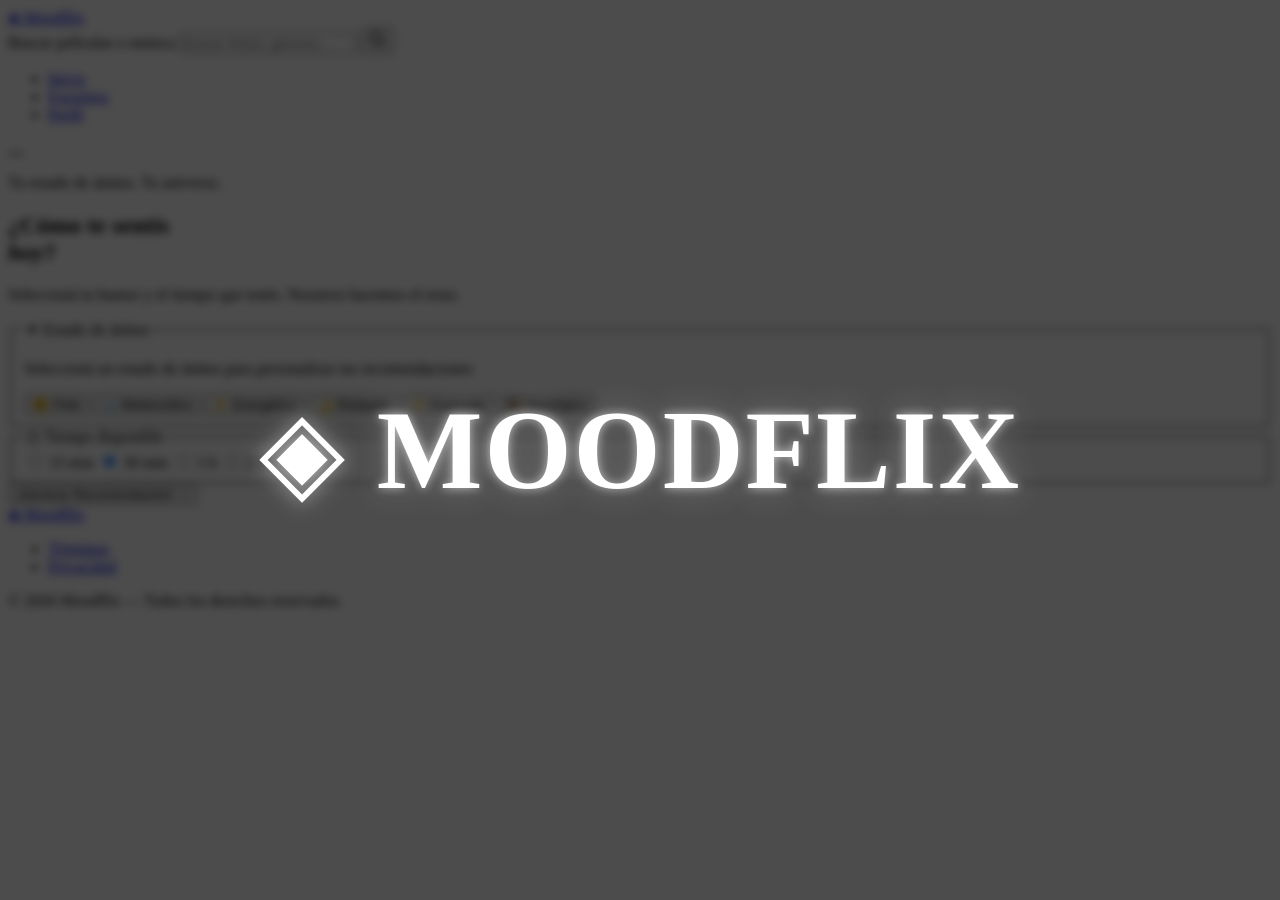
==== commit 7c344280: "feat: add intro to home" ====
--- a/index.html
+++ b/index.html
@@ -1,212 +1,345 @@
-<!DOCTYPE html>
+<!doctype html>
 <html lang="en">
-
-<head>
-    <meta charset="UTF-8">
-    <meta name="viewport" content="width=device-width, initial-scale=1.0">
-    <meta name="description"
-        content="Moodflix — Descubrí películas y música según tu estado de ánimo y tiempo disponible." />
+  <head>
+    <meta charset="UTF-8" />
+    <meta name="viewport" content="width=device-width, initial-scale=1.0" />
+    <meta
+      name="description"
+      content="Moodflix — Descubrí películas y música según tu estado de ánimo y tiempo disponible."
+    />
     <title>Moodflix</title>
-    <link rel="stylesheet" href="assets/css/styles.css" />
-    <link rel="stylesheet" href="assets/css/base.css" />
-    <link rel="stylesheet" href="assets/css/card.css">
-</head>
-
-<body>
+    <link rel="stylesheet" href="/assets/css/styles.css" />
+    <link rel="stylesheet" href="/assets/css/base.css" />
+    <link rel="stylesheet" href="/assets/css/card.css" />
+    <link rel="stylesheet" href="/assets/css/logo.css" />
+  </head>
+
+  <body>
+    <!-- INTRO -->
+    <div id="intro" class="intro">
+      <div class="intro__content">
+        <a href="/" class="intro__logo" aria-label="Moodflix — Ir al inicio">
+          <span class="intro__icon" aria-hidden="true">◈</span>
+          <span class="intro__title">Moodflix</span>
+        </a>
+      </div>
+    </div>
+
+    <!-- AUDIO -->
+    <audio id="introSound" preload="auto">
+      <source src="./assets/sound/intro.mp3" type="audio/mpeg" />
+    </audio>
+
     <!-- nabvar -->
     <header class="navbar" role="banner">
-        <div class="navbar__inner">
-
-            <!-- Logo -->
-            <a href="/" class="navbar__logo" aria-label="Moodflix — Ir al inicio">
-                <span class="logo__icon" aria-hidden="true">◈</span>
-                <span class="logo__text">Moodflix</span>
-            </a>
-
-            <!-- Buscador -->
-            <div class="navbar__search" role="search">
-                <label for="search-input" class="sr-only">Buscar películas o música</label>
-                <input id="search-input" type="search" class="search__input" placeholder="Buscar títulos, géneros…"
-                    aria-label="Buscar películas o música" autocomplete="off" />
-                <button class="search__btn" aria-label="Ejecutar búsqueda">
-                    <svg aria-hidden="true" width="18" height="18" viewBox="0 0 24 24" fill="none" stroke="currentColor"
-                        stroke-width="2" stroke-linecap="round" stroke-linejoin="round">
-                        <circle cx="11" cy="11" r="8" />
-                        <line x1="21" y1="21" x2="16.65" y2="16.65" />
-                    </svg>
-                </button>
-            </div>
-
-            <!-- Navegación desktop -->
-            <nav class="navbar__nav" aria-label="Navegación principal">
-                <ul class="nav__list" role="list">
-                    <li><a href="/" class="nav__link nav__link--active" aria-current="page">Inicio</a></li>
-                    <li><a href="/favorites" class="nav__link">Favoritos</a></li>
-                    <li><a href="/pages/user.html" class="nav__link">Perfil</a></li>
-                </ul>
-            </nav>
-
-            <!-- Botón hamburguesa (mobile) -->
-            <button class="navbar__hamburger" id="menu-toggle" aria-controls="mobile-menu" aria-expanded="false"
-                aria-label="Abrir menú de navegación">
-                <span class="hamburger__bar"></span>
-                <span class="hamburger__bar"></span>
-                <span class="hamburger__bar"></span>
-            </button>
-
-        </div><!-- /.navbar__inner -->
-
-        <!-- Menú mobile desplegable -->
-        <nav class="mobile-menu" id="mobile-menu" aria-label="Menú móvil" hidden>
-            <ul class="mobile-menu__list" role="list">
-                <li><a href="/" class="mobile-menu__link" aria-current="page">Inicio</a></li>
-                <li><a href="/favorites" class="mobile-menu__link">Favoritos</a></li>
-                <li><a href="/pages/user.html" class="mobile-menu__link">Perfil</a></li>
-            </ul>
+      <div class="navbar__inner">
+        <!-- Logo -->
+        <a href="/" class="navbar__logo" aria-label="Moodflix — Ir al inicio">
+          <span class="logo__icon" aria-hidden="true">◈</span>
+          <span class="logo__text">Moodflix</span>
+        </a>
+
+        <!-- Buscador -->
+        <div class="navbar__search" role="search">
+          <label for="search-input" class="sr-only"
+            >Buscar películas o música</label
+          >
+          <input
+            id="search-input"
+            type="search"
+            class="search__input"
+            placeholder="Buscar títulos, géneros…"
+            aria-label="Buscar películas o música"
+            autocomplete="off"
+          />
+          <button class="search__btn" aria-label="Ejecutar búsqueda">
+            <svg
+              aria-hidden="true"
+              width="18"
+              height="18"
+              viewBox="0 0 24 24"
+              fill="none"
+              stroke="currentColor"
+              stroke-width="2"
+              stroke-linecap="round"
+              stroke-linejoin="round"
+            >
+              <circle cx="11" cy="11" r="8" />
+              <line x1="21" y1="21" x2="16.65" y2="16.65" />
+            </svg>
+          </button>
+        </div>
+
+        <!-- Navegación desktop -->
+        <nav class="navbar__nav" aria-label="Navegación principal">
+          <ul class="nav__list" role="list">
+            <li>
+              <a
+                href="index.html"
+                class="nav__link nav__link--active"
+                aria-current="page"
+                >Inicio</a
+              >
+            </li>
+            <li>
+              <a href="/pages/favorites.html" class="nav__link">Favoritos</a>
+            </li>
+            <li><a href="/pages/user.html" class="nav__link">Perfil</a></li>
+          </ul>
         </nav>
 
+        <!-- Botón hamburguesa (mobile) -->
+        <button
+          class="navbar__hamburger"
+          id="menu-toggle"
+          aria-controls="mobile-menu"
+          aria-expanded="false"
+          aria-label="Abrir menú de navegación"
+        >
+          <span class="hamburger__bar"></span>
+          <span class="hamburger__bar"></span>
+          <span class="hamburger__bar"></span>
+        </button>
+      </div>
+      <!-- /.navbar__inner -->
+
+      <!-- Menú mobile desplegable -->
+      <nav class="mobile-menu" id="mobile-menu" aria-label="Menú móvil" hidden>
+        <ul class="mobile-menu__list" role="list">
+          <li>
+            <a href="index.html" class="mobile-menu__link" aria-current="page"
+              >Inicio</a
+            >
+          </li>
+          <li>
+            <a href="/pages/favorites.html" class="mobile-menu__link"
+              >Favoritos</a
+            >
+          </li>
+          <li>
+            <a href="/pages/user.html" class="mobile-menu__link">Perfil</a>
+          </li>
+        </ul>
+      </nav>
     </header>
 
     <!-- main -->
     <main id="main-content">
-
-        <!-- ---- HERO / FILTROS ---- -->
-        <section class="hero" aria-labelledby="hero-heading">
-
-            <!-- Fondo decorativo -->
-            <div class="hero__bg" aria-hidden="true">
-                <div class="hero__orb hero__orb--1"></div>
-                <div class="hero__orb hero__orb--2"></div>
-                <div class="hero__orb hero__orb--3"></div>
-                <div class="hero__grid-lines"></div>
-            </div>
-
-            <div class="hero__content">
-                <p class="hero__eyebrow">Tu estado de ánimo. Tu universo.</p>
-                <h1 id="hero-heading" class="hero__title">
-                    ¿Cómo te sentís<br />
-                    <em>hoy</em>?
-                </h1>
-                <p class="hero__subtitle">Seleccioná tu humor y el tiempo que tenés. Nosotros hacemos el resto.</p>
-
-                <!-- Formulario de filtros -->
-                <form class="filters" aria-label="Filtros de recomendación" novalidate>
-
-                    <!-- Estado de Ánimo -->
-                    <fieldset class="filter-group" aria-describedby="mood-desc">
-                        <legend class="filter-group__legend">
-                            <span aria-hidden="true">✦</span> Estado de ánimo
-                        </legend>
-                        <p id="mood-desc" class="sr-only">Seleccioná un estado de ánimo para personalizar tus
-                            recomendaciones</p>
-                        <div class="mood-grid" role="group" aria-label="Opciones de estado de ánimo">
-                            <button type="button" class="mood-btn mood-btn--active" aria-pressed="true"
-                                data-mood="feliz">
-                                <span class="mood-btn__emoji" aria-hidden="true">😊</span>
-                                <span class="mood-btn__label">Feliz</span>
-                            </button>
-                            <button type="button" class="mood-btn" aria-pressed="false" data-mood="melancolico">
-                                <span class="mood-btn__emoji" aria-hidden="true">🌧️</span>
-                                <span class="mood-btn__label">Melancólico</span>
-                            </button>
-                            <button type="button" class="mood-btn" aria-pressed="false" data-mood="energetico">
-                                <span class="mood-btn__emoji" aria-hidden="true">⚡</span>
-                                <span class="mood-btn__label">Energético</span>
-                            </button>
-                            <button type="button" class="mood-btn" aria-pressed="false" data-mood="relajado">
-                                <span class="mood-btn__emoji" aria-hidden="true">🌙</span>
-                                <span class="mood-btn__label">Relajado</span>
-                            </button>
-                            <button type="button" class="mood-btn" aria-pressed="false" data-mood="inspirado">
-                                <span class="mood-btn__emoji" aria-hidden="true">✨</span>
-                                <span class="mood-btn__label">Inspirado</span>
-                            </button>
-                            <button type="button" class="mood-btn" aria-pressed="false" data-mood="nostalgico">
-                                <span class="mood-btn__emoji" aria-hidden="true">🎞️</span>
-                                <span class="mood-btn__label">Nostálgico</span>
-                            </button>
-                        </div>
-                    </fieldset>
-
-                    <!-- Tiempo disponible -->
-                    <fieldset class="filter-group">
-                        <legend class="filter-group__legend">
-                            <span aria-hidden="true">◷</span> Tiempo disponible
-                        </legend>
-                        <div class="time-options" role="group" aria-label="Opciones de tiempo disponible">
-                            <label class="time-label">
-                                <input class="time-radio" type="radio" name="time" value="15" aria-label="15 minutos" />
-                                <span class="time-label__pill">15 min</span>
-                            </label>
-                            <label class="time-label">
-                                <input class="time-radio" type="radio" name="time" value="30" aria-label="30 minutos"
-                                    checked />
-                                <span class="time-label__pill">30 min</span>
-                            </label>
-                            <label class="time-label">
-                                <input class="time-radio" type="radio" name="time" value="60" aria-label="1 hora" />
-                                <span class="time-label__pill">1 h</span>
-                            </label>
-                            <label class="time-label">
-                                <input class="time-radio" type="radio" name="time" value="120"
-                                    aria-label="2 horas o más" />
-                                <span class="time-label__pill">2 h+</span>
-                            </label>
-                        </div>
-                    </fieldset>
-
-                    <!-- CTA -->
-                    <button type="submit" class="cta-btn" aria-label="Generar recomendaciones personalizadas">
-                        <span class="cta-btn__text">¡Generar Recomendación!</span>
-                        <span class="cta-btn__icon" aria-hidden="true">→</span>
-                    </button>
-
-                </form>
-            </div><!-- /.hero__content -->
-        </section>
-
-        <!-- grid de resultados -->
-         <section class="results" aria-labelledby="results-heading" hidden>
-            <div class="results__header">
-                <h2 id="results-heading" class="results__title">Para vos, ahora</h2>
-                <p class="results__subtitle">Basado en tu estado de ánimo <strong id="results-mood-label">Feliz</strong>
-                    · 30
-                    min</p>
-            </div>
-
-            <ul class="cards-grid" role="list" aria-label="Recomendaciones de contenido">
-            </ul>
-        </section>
-
+      <!-- ---- HERO / FILTROS ---- -->
+      <section class="hero" aria-labelledby="hero-heading">
+        <!-- Fondo decorativo -->
+        <div class="hero__bg" aria-hidden="true">
+          <div class="hero__orb hero__orb--1"></div>
+          <div class="hero__orb hero__orb--2"></div>
+          <div class="hero__orb hero__orb--3"></div>
+          <div class="hero__grid-lines"></div>
+        </div>
+
+        <div class="hero__content">
+          <p class="hero__eyebrow">Tu estado de ánimo. Tu universo.</p>
+          <h1 id="hero-heading" class="hero__title">
+            ¿Cómo te sentís<br />
+            <em>hoy</em>?
+          </h1>
+          <p class="hero__subtitle">
+            Seleccioná tu humor y el tiempo que tenés. Nosotros hacemos el
+            resto.
+          </p>
+
+          <!-- Formulario de filtros -->
+          <form
+            class="filters"
+            aria-label="Filtros de recomendación"
+            novalidate
+          >
+            <!-- Estado de Ánimo -->
+            <fieldset class="filter-group" aria-describedby="mood-desc">
+              <legend class="filter-group__legend">
+                <span aria-hidden="true">✦</span> Estado de ánimo
+              </legend>
+              <p id="mood-desc" class="sr-only">
+                Seleccioná un estado de ánimo para personalizar tus
+                recomendaciones
+              </p>
+              <div
+                class="mood-grid"
+                role="group"
+                aria-label="Opciones de estado de ánimo"
+              >
+                <button
+                  type="button"
+                  class="mood-btn mood-btn--active"
+                  aria-pressed="true"
+                  data-mood="feliz"
+                >
+                  <span class="mood-btn__emoji" aria-hidden="true">😊</span>
+                  <span class="mood-btn__label">Feliz</span>
+                </button>
+                <button
+                  type="button"
+                  class="mood-btn"
+                  aria-pressed="false"
+                  data-mood="melancolico"
+                >
+                  <span class="mood-btn__emoji" aria-hidden="true">🌧️</span>
+                  <span class="mood-btn__label">Melancólico</span>
+                </button>
+                <button
+                  type="button"
+                  class="mood-btn"
+                  aria-pressed="false"
+                  data-mood="energetico"
+                >
+                  <span class="mood-btn__emoji" aria-hidden="true">⚡</span>
+                  <span class="mood-btn__label">Energético</span>
+                </button>
+                <button
+                  type="button"
+                  class="mood-btn"
+                  aria-pressed="false"
+                  data-mood="relajado"
+                >
+                  <span class="mood-btn__emoji" aria-hidden="true">🌙</span>
+                  <span class="mood-btn__label">Relajado</span>
+                </button>
+                <button
+                  type="button"
+                  class="mood-btn"
+                  aria-pressed="false"
+                  data-mood="inspirado"
+                >
+                  <span class="mood-btn__emoji" aria-hidden="true">✨</span>
+                  <span class="mood-btn__label">Inspirado</span>
+                </button>
+                <button
+                  type="button"
+                  class="mood-btn"
+                  aria-pressed="false"
+                  data-mood="nostalgico"
+                >
+                  <span class="mood-btn__emoji" aria-hidden="true">🎞️</span>
+                  <span class="mood-btn__label">Nostálgico</span>
+                </button>
+              </div>
+            </fieldset>
+
+            <!-- Tiempo disponible -->
+            <fieldset class="filter-group">
+              <legend class="filter-group__legend">
+                <span aria-hidden="true">◷</span> Tiempo disponible
+              </legend>
+              <div
+                class="time-options"
+                role="group"
+                aria-label="Opciones de tiempo disponible"
+              >
+                <label class="time-label">
+                  <input
+                    class="time-radio"
+                    type="radio"
+                    name="time"
+                    value="15"
+                    aria-label="15 minutos"
+                  />
+                  <span class="time-label__pill">15 min</span>
+                </label>
+                <label class="time-label">
+                  <input
+                    class="time-radio"
+                    type="radio"
+                    name="time"
+                    value="30"
+                    aria-label="30 minutos"
+                    checked
+                  />
+                  <span class="time-label__pill">30 min</span>
+                </label>
+                <label class="time-label">
+                  <input
+                    class="time-radio"
+                    type="radio"
+                    name="time"
+                    value="60"
+                    aria-label="1 hora"
+                  />
+                  <span class="time-label__pill">1 h</span>
+                </label>
+                <label class="time-label">
+                  <input
+                    class="time-radio"
+                    type="radio"
+                    name="time"
+                    value="120"
+                    aria-label="2 horas o más"
+                  />
+                  <span class="time-label__pill">2 h+</span>
+                </label>
+              </div>
+            </fieldset>
+
+            <!-- CTA -->
+            <button
+              type="submit"
+              class="cta-btn"
+              aria-label="Generar recomendaciones personalizadas"
+            >
+              <span class="cta-btn__text">¡Generar Recomendación!</span>
+              <span class="cta-btn__icon" aria-hidden="true">→</span>
+            </button>
+          </form>
+        </div>
+        <!-- /.hero__content -->
+      </section>
+
+      <!-- grid de resultados -->
+      <section class="results" aria-labelledby="results-heading" hidden>
+        <div class="results__header">
+          <h2 id="results-heading" class="results__title">Para vos, ahora</h2>
+          <p class="results__subtitle">
+            Basado en tu estado de ánimo
+            <strong id="results-mood-label">Feliz</strong> · 30 min
+          </p>
+        </div>
+
+        <ul
+          class="cards-grid"
+          role="list"
+          aria-label="Recomendaciones de contenido"
+        ></ul>
+      </section>
     </main>
 
     <!-- footer -->
     <footer class="footer" role="contentinfo">
-        <div class="footer__inner">
-
-            <!-- Logo footer -->
-            <a href="/" class="footer__logo" aria-label="Moodflix — volver al inicio">
-                <span class="logo__icon" aria-hidden="true">◈</span>
-                <span class="logo__text">Moodflix</span>
-            </a>
-
-            <!-- Links legales -->
-            <nav class="footer__nav" aria-label="Navegación legal">
-                <ul class="footer__list" role="list">
-                    <li><a href="/terminos" class="footer__link">Términos</a></li>
-                    <li><a href="/privacidad" class="footer__link">Privacidad</a></li>
-                </ul>
-            </nav>
-
-            <!-- Copyright -->
-            <p class="footer__copy">© 2026 Moodflix — Todos los derechos reservados</p>
-
-        </div>
+      <div class="footer__inner">
+        <!-- Logo footer -->
+        <a
+          href="/"
+          class="footer__logo"
+          aria-label="Moodflix — volver al inicio"
+        >
+          <span class="logo__icon" aria-hidden="true">◈</span>
+          <span class="logo__text">Moodflix</span>
+        </a>
+
+        <!-- Links legales -->
+        <nav class="footer__nav" aria-label="Navegación legal">
+          <ul class="footer__list" role="list">
+            <li><a href="/terminos" class="footer__link">Términos</a></li>
+            <li><a href="/privacidad" class="footer__link">Privacidad</a></li>
+          </ul>
+        </nav>
+
+        <!-- Copyright -->
+        <p class="footer__copy">
+          © 2026 Moodflix — Todos los derechos reservados
+        </p>
+      </div>
     </footer>
 
     <!-- Scripts -->
-    <script src="assets/js/main.js" type="module" defer></script>
-    <script src="assets/js/recommendation.js" defer></script>
-</body>
-
-</html>+    <script src="/assets/js/main.js" type="module" defer></script>
+    <script src="/assets/js/recommendation.js" type="module" defer></script>
+    <script src="/assets/js/logo.js" defer></script>
+  </body>
+</html>
--- a/assets/css/card.css
+++ b/assets/css/card.css
@@ -0,0 +1,224 @@
+/* ----------------------------------------------------------------
+   5. GRID DE RESULTADOS
+---------------------------------------------------------------- */
+.results {
+  padding: var(--space-2xl) var(--space-lg);
+  max-width: 1280px;
+  margin: 0 auto;
+}
+
+.results__header {
+  margin-bottom: var(--space-xl);
+}
+
+.results__title {
+  font-family: var(--font-display);
+  font-size: clamp(1.6rem, 4vw, 2.2rem);
+  font-weight: 800;
+  letter-spacing: -0.03em;
+  color: var(--color-text-primary);
+  line-height: 1.1;
+}
+
+.results__subtitle {
+  margin-top: 0.4rem;
+  font-size: 0.9rem;
+  color: var(--color-text-secondary);
+}
+.results__subtitle strong { color: var(--color-accent); }
+
+/* Grid de cards: mobile → 2 col, desktop → 3 col */
+.cards-grid {
+  display: grid;
+  grid-template-columns: repeat(2, 1fr);
+  gap: var(--space-md);
+}
+
+/* ---- Card ---- */
+.card {
+  border-radius: var(--radius-lg);
+  overflow: hidden;
+  background: var(--color-surface);
+  border: 1px solid var(--color-border);
+  box-shadow: var(--shadow-card);
+  transition: transform var(--transition-base), box-shadow var(--transition-base), border-color var(--transition-base);
+}
+.card:hover {
+  transform: translateY(-5px) scale(1.01);
+  box-shadow: var(--shadow-card), 0 0 24px rgba(182,109,255,0.15);
+  border-color: rgba(182,109,255,0.3);
+}
+/* Card destacada */
+.card--featured {
+  border-color: rgba(182,109,255,0.4);
+  box-shadow: var(--shadow-card), 0 0 20px rgba(182,109,255,0.2);
+}
+
+.card__image-wrap {
+  position: relative;
+  aspect-ratio: 2/3;
+  overflow: hidden;
+}
+
+.card__image {
+  width: 100%;
+  height: 100%;
+  object-fit: cover;
+  transition: transform var(--transition-slow);
+}
+.card:hover .card__image { transform: scale(1.06); }
+
+/* Gradiente overlay inferior */
+.card__overlay {
+  position: absolute;
+  inset: 0;
+  background: linear-gradient(
+    to bottom,
+    transparent 40%,
+    rgba(9, 9, 15, 0.85) 100%
+  );
+}
+
+/* Badges */
+.card__badge {
+  position: absolute;
+  top: 0.6rem;
+  left: 0.6rem;
+  font-size: 0.65rem;
+  font-weight: 700;
+  letter-spacing: 0.04em;
+  padding: 0.25rem 0.55rem;
+  border-radius: var(--radius-full);
+  backdrop-filter: blur(10px);
+  z-index: 1;
+}
+.card__badge--cinema {
+  background: rgba(255, 179, 71, 0.2);
+  color: var(--color-amber);
+  border: 1px solid rgba(255, 179, 71, 0.3);
+}
+.card__badge--music {
+  background: var(--color-neon-dark);
+  color: var(--color-neon);
+  border: 1px solid rgba(0, 245, 196, 0.3);
+}
+
+/* Tag Destacado */
+.card__featured-tag {
+  position: absolute;
+  top: 0.6rem;
+  right: 0.6rem;
+  font-size: 0.6rem;
+  font-weight: 700;
+  letter-spacing: 0.06em;
+  padding: 0.2rem 0.5rem;
+  border-radius: var(--radius-full);
+  background: rgba(182, 109, 255, 0.2);
+  color: var(--color-accent);
+  border: 1px solid rgba(182, 109, 255, 0.35);
+  z-index: 1;
+}
+
+/* Cuerpo de la card */
+.card__body {
+  padding: 0.8rem;
+  display: flex;
+  flex-direction: column;
+  gap: 0.35rem;
+}
+
+.card__title {
+  font-family: var(--font-display);
+  font-size: 0.95rem;
+  font-weight: 700;
+  letter-spacing: -0.02em;
+  color: var(--color-text-primary);
+  white-space: nowrap;
+  overflow: hidden;
+  text-overflow: ellipsis;
+}
+
+.card__meta {
+  display: flex;
+  align-items: center;
+  justify-content: space-between;
+  gap: var(--space-sm);
+  flex-wrap: wrap;
+}
+
+.card__duration {
+  display: flex;
+  align-items: center;
+  gap: 0.25rem;
+  font-size: 0.72rem;
+  color: var(--color-text-secondary);
+}
+
+.card__genre {
+  font-size: 0.68rem;
+  color: var(--color-text-muted);
+  text-align: right;
+}
+
+/* ---- boton favorito ---- */
+.favorite-btn {
+  position: absolute;
+  top: 12px;
+  right: 12px;
+  width: 42px;
+  height: 42px;
+  border: none;
+  border-radius: 50%;
+  background: rgba(0, 0, 0, 0.55);
+  color: white;
+  display: flex;
+  align-items: center;
+  justify-content: center;
+  cursor: pointer;
+  backdrop-filter: blur(4px);
+  transition: all 0.2s ease;
+  z-index: 5;
+}
+
+.favorite-btn:hover {
+  transform: scale(1.08);
+}
+
+.favorite-btn.active {
+  background: rgb(255, 0, 85);
+}
+
+.favorite-btn.active svg {
+  fill: currentColor;
+}
+
+/* ---- 480px: cards en 3 col en mobile grande ---- */
+@media (min-width: 480px) {
+  .cards-grid {
+    grid-template-columns: repeat(3, 1fr);
+  }
+}
+
+@media (min-width: 768px) {
+  /* Mood grid 6 col en una fila */
+  .mood-grid {
+    grid-template-columns: repeat(6, 1fr);
+    max-width: 100%;
+  }
+
+}
+/* ---- 1024px: desktop ---- */
+@media (min-width: 1024px) {
+  .cards-grid {
+    grid-template-columns: repeat(4, 1fr);
+    gap: var(--space-lg);
+  }
+
+}
+
+/* ---- 1280px: wide desktop ---- */
+@media (min-width: 1280px) {
+  .cards-grid {
+    grid-template-columns: repeat(3, 1fr);
+  }
+}
--- a/assets/css/logo.css
+++ b/assets/css/logo.css
@@ -0,0 +1,111 @@
+@media (min-width: 0) {
+  /* BLOQUEA SCROLL */
+  body.intro-active {
+    overflow: hidden;
+  }
+
+  /* CAPA DE INTRO */
+  .intro {
+    position: fixed;
+    inset: 0;
+    z-index: 99999;
+
+    display: flex;
+    justify-content: center;
+    align-items: center;
+
+    background: rgba(0, 0, 0, 0.7);
+    backdrop-filter: blur(4px);
+
+    opacity: 1;
+    visibility: visible;
+
+    transition:
+      opacity 1s ease,
+      visibility 1s ease;
+  }
+
+  /* OCULTAR INTRO */
+  .intro.hidden {
+    opacity: 0;
+    visibility: hidden;
+    pointer-events: none;
+  }
+
+  /* LOGO */
+  .intro__logo {
+    display: flex;
+    align-items: center;
+    gap: 0.8rem;
+
+    text-decoration: none;
+
+    transform: scale(0.7);
+    animation: introZoom 2.5s ease forwards;
+  }
+
+  /* ICONO INTRO */
+  .intro__icon {
+    font-size: 3rem;
+    color: #ffffff;
+    text-shadow: 0 0 20px rgba(255, 255, 255, 0.6);
+  }
+
+  /* TEXTO INTRO */
+  .intro__title {
+    font-size: 3rem;
+    font-weight: 700;
+    letter-spacing: 2px;
+    color: white;
+    text-transform: uppercase;
+
+    text-shadow:
+      0 0 10px rgba(255, 255, 255, 0.6),
+      0 0 30px rgba(255, 255, 255, 0.3);
+  }
+
+  /* ANIMACIÓN */
+  @keyframes introZoom {
+    0% {
+      transform: scale(0.6);
+      opacity: 0;
+    }
+
+    40% {
+      opacity: 1;
+    }
+
+    100% {
+      transform: scale(1);
+      opacity: 1;
+    }
+  }
+}
+
+@media (min-width: 768px) {
+  .intro__logo {
+    gap: 1.5rem;
+  }
+
+  .intro__icon {
+    font-size: 5rem;
+  }
+
+  .intro__title {
+    font-size: 5rem;
+  }
+}
+
+@media (min-width: 1024px) {
+  .intro__logo {
+    gap: 2rem;
+  }
+
+  .intro__icon {
+    font-size: 7rem;
+  }
+
+  .intro__title {
+    font-size: 7rem;
+  }
+}
